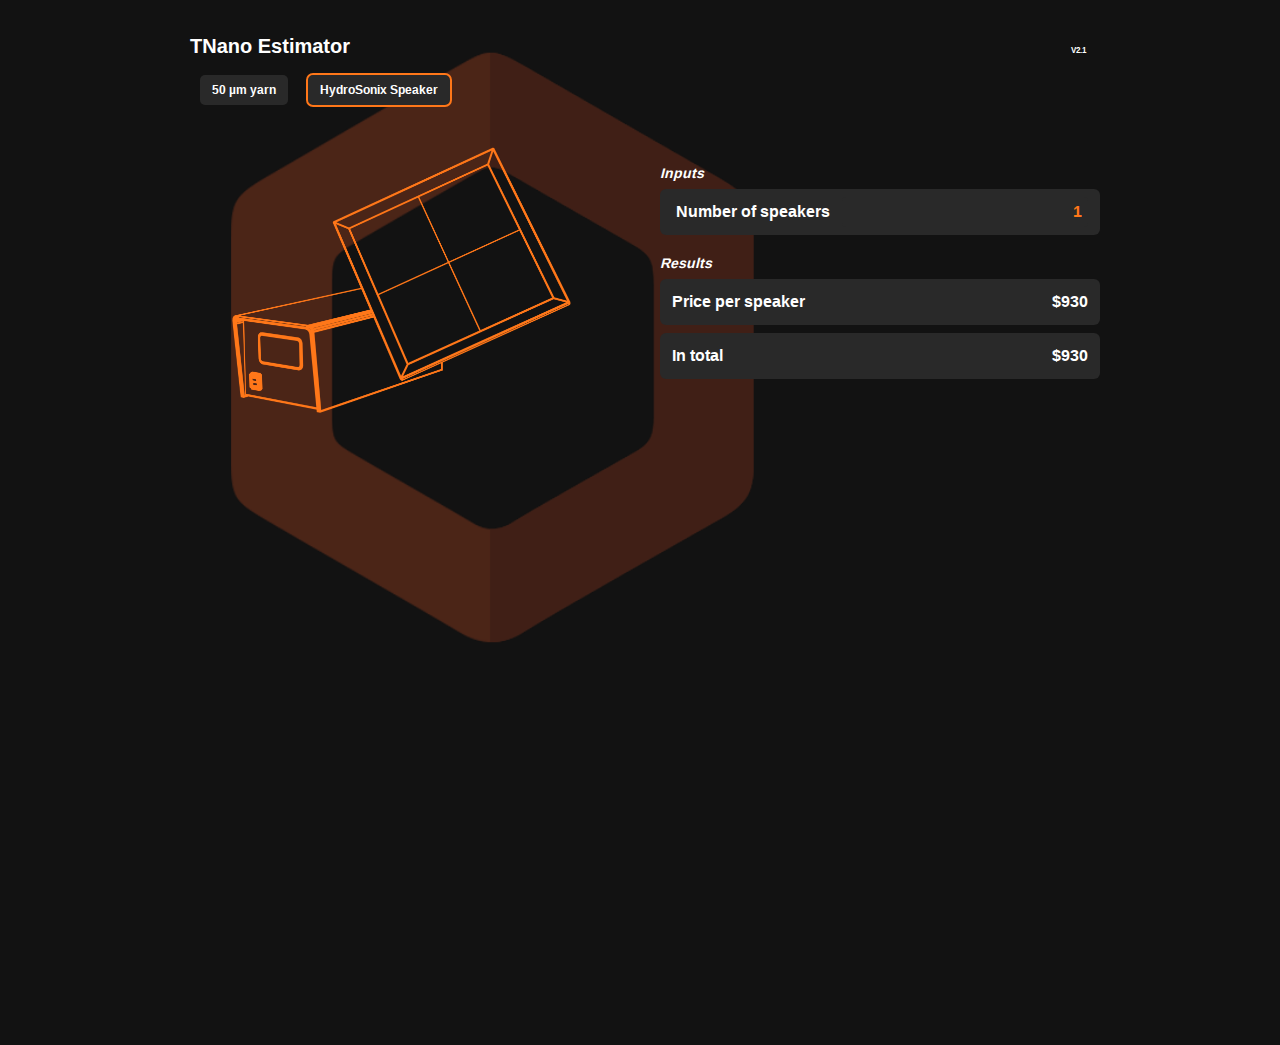
==== hydrosonix.html @ 539ae51c "HydroSonix page" ====
<!DOCTYPE html>
<html lang="en">
<head>
    <meta charset="UTF-8">
    <meta name="viewport" content="width=device-width, initial-scale=1.0">
    <title>TNano Yarn Estimator</title>
    <link rel="stylesheet" href="style.css">
</head>
<body>
    <header>
        <h1>TNano Estimator</h1>
        <p>V2.1</p>
        <!--
            <h2>50 µm yarn</p>
        -->
        <div class="pageLinkHolder">
            <a href="index.html">50 µm yarn</a>
            <a href="hydrosonix.html"  style="outline: #FF7719 solid 2px;">HydroSonix Speaker</a>
        </div>
    </header>

    <img src="TnanoLogo.png" id="tnanoBackgroundLogo">

    

    <div class="content">
        <div class="materialProperties">
            <img src="HydrosonixV5.png" class="productImage">
        </div>
        
        <div class="estimator">
            
            <h2>Inputs</h2>

            <div class="contentBox">
                <label for="numberOfSpeakers">Number of speakers</label>
                <input type="number" id="numberOfSpeakers" name="numberOfSpeakers" min="0" max="100000" value="1" onchange="RunCalculator()">
            </div>
            
            <h2>Results</h2>
    
            <div class="contentBox">
                <p>Price per speaker</p>
                <p class="result" id="pricePerAmount">$560</p>
            </div>
            
            <div class="contentBox">
                <p>In total</p>
                <p class="result" id="price">$1,000,000</p>
            </div>
    
        </div>

        
    
        <!--
            <div class="materialProperties">
            <h2>Product</h2>
    
            <div class="contentBox">
                <p>High Durability:</p>
                <p>No moving parts</p>
            </div>

            <div class="contentBox">
                <p>Frequency range:</p>
                <p>Audible</p>
            </div>
    
        </div>
        -->
        
    </div>

    
            
    <script src="calculatorHydrosonix.js">
    </script>
</body>
</html>
---- style.css ----
@font-face {
    font-family: LiberationSans;
    src: url(LiberationSans-Bold.ttf);
}

*{
    margin: 0;
    padding: 0;
    /* font-family:'Segoe UI', Tahoma, Geneva, Verdana, sans-serif;*/ 
    font-family: LiberationSans;
    color: white;
}

header{
    display: flex;
    flex-direction: row;
    flex-wrap: wrap;
    justify-content: space-between;
    align-items: baseline;
    margin: 0;
    padding: 20px;
    padding-bottom: 0;
    margin-top: 15px;
}

header h1{
    font-family: Verdana, Geneva, Tahoma, sans-serif;
    font-size: 20px;
    margin: 0;
}

header h2{
    margin-top: 0;
}

header p{
    font-size: 8px;
}

.pageLinkHolder{
    width: 100%;
    display: flex;
    flex-direction: row;
    justify-content: left;
    align-items: baseline;
    margin: 0;
    padding: 0;
    margin-top: 10px;
}

.pageLinkHolder a{
    margin-left: 10px;
    margin-right: 10px;
    font-size: 12px;
    text-decoration: none;
    color: white;
    font-weight: 400;
    background-color: #292929;
    padding: 8px 12px;
    border-radius: 5px;
}

body{
    background-color: #121212;
}

.estimator{
    padding: 0 20px;
    display: block;
    font-size: 16px;
}

h2{
    font-size: 14px;
    width: 100%;
    margin-top: 20px;
    font-style: italic;
    font-weight: 400;
}

.materialProperties{
    padding: 20px;
    display: block;
    padding-top: 0;
    font-size: 16px;
}

select{
    background-color: #292929;
    border: 0;
    border-radius: 4px;
    padding: 6px;
    font-size: 16px;
    margin-left: -2px;
    flex-grow: 0;
    color: #FF7719;
}

.result{
    flex-grow: 1;
    text-align: right;
}

input{
    background-color: #292929;
    border: 0;
    border-radius: 4px;
    padding: 6px;
    font-size: 16px;
    flex-grow: 2;
    text-align: right;
    color: #FF7719;
    margin: 4px;
}

.break{
    width: 100%;
    margin: 0;
    padding: 0;
}

label{
    margin-left: 8px;
    margin-right: 8px;
    margin-top: 4px;
    margin-bottom: 4px;
}

.contentBox{
    display: flex;
    align-items: baseline;
    justify-content: space-between;
    padding: 0;
    background-color: #292929;
    border-radius: 6px;
    margin-top: 8px;
    margin-bottom: 8px;
    flex-wrap: nowrap;
    padding-left: 8px;
    padding-right: 8px;
    padding-top: 4px;
    padding-bottom: 4px;
}

p{
    padding-top: 6px;
    padding-bottom: 6px;
    margin: 4px;
}

.productImage{
    width: 60%;
    height: auto;
    margin-left: 20%;
    margin-top: 40px;
}

#tnanoBackgroundLogo{
    position: absolute;
    width: 50%;
    height: auto;
    margin-left: 1px;
    z-index: -1;
    opacity: 0.3;
    margin-top: -5px;
}

@media (min-width:960px){
    body{
        display: flex;
        flex-direction: column;
        justify-content: center;
        align-items: center;
    }
    .content{
        display: flex;
        flex-direction: row;
        justify-content: flex-start;
        flex-wrap: wrap;
        padding-top: 40px;
        min-height: 100vh;
    }
    header{
        width: 900px;
    }
    
    .estimator{
        width: 440px;
    }

    .materialProperties{
        width: 440px;
    }

    #tnanoBackgroundLogo{
        position: absolute;
        width: 600px;
        height: auto;
        margin-left: -300px;
        z-index: -1;
        opacity: 0.3;
        margin-top: -350px;
    }

    input::-webkit-outer-spin-button, input::-webkit-inner-spin-button{
        display: none;
    }

    .productImage{
        width: 80%;
        height: auto;
        margin: 0;
        margin-left: 10%;
    }
}
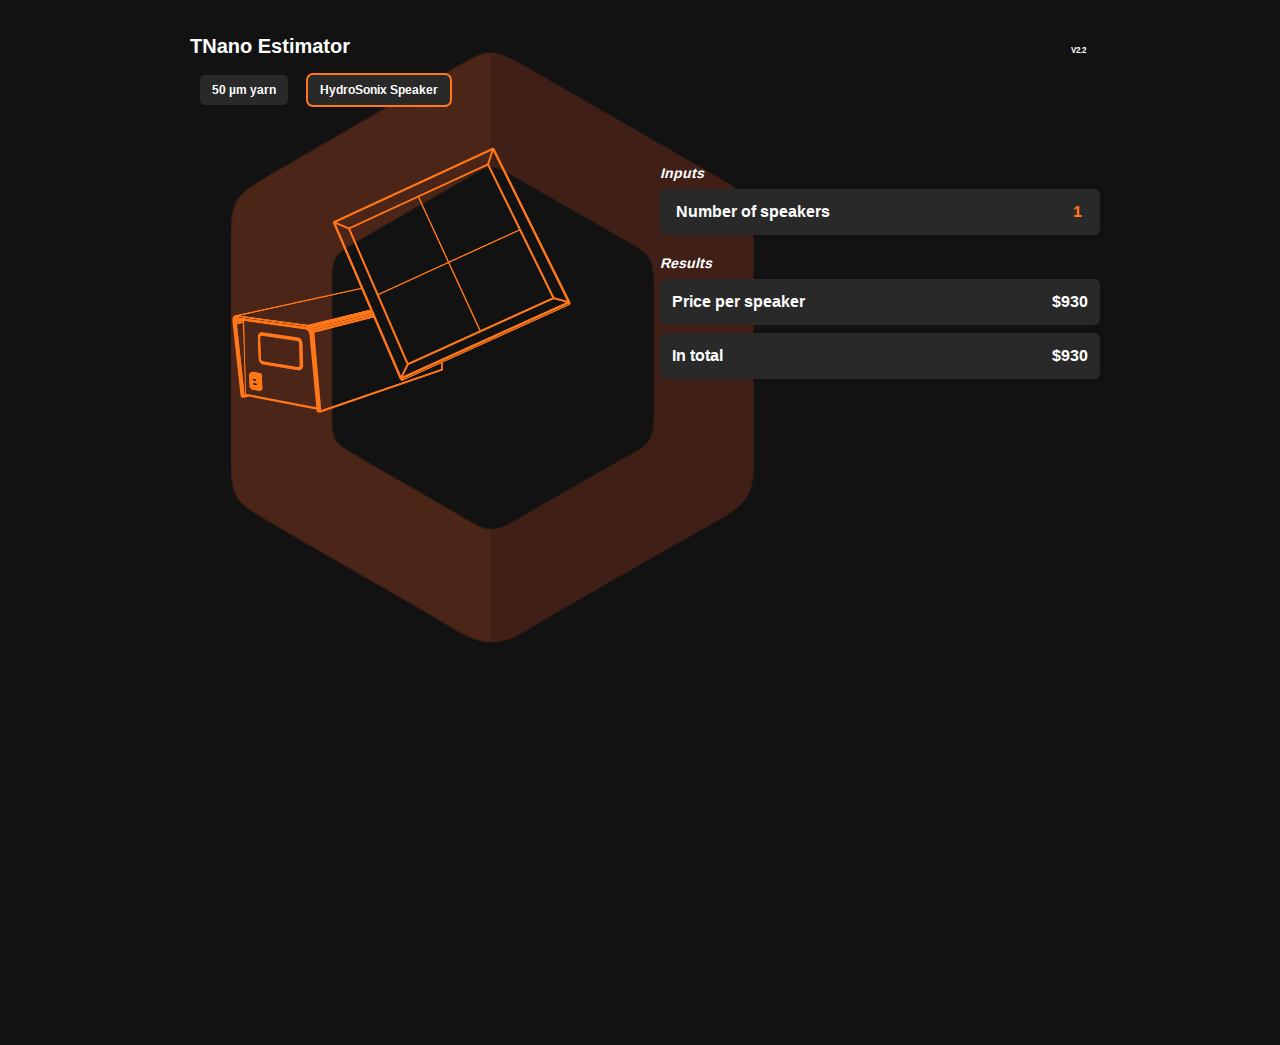
==== commit e61d2ffd: "Added text fade animation" ====
--- a/hydrosonix.html
+++ b/hydrosonix.html
@@ -9,10 +9,7 @@
 <body>
     <header>
         <h1>TNano Estimator</h1>
-        <p>V2.1</p>
-        <!--
-            <h2>50 µm yarn</p>
-        -->
+        <p>V2.2</p>
         <div class="pageLinkHolder">
             <a href="index.html">50 µm yarn</a>
             <a href="hydrosonix.html"  style="outline: #FF7719 solid 2px;">HydroSonix Speaker</a>
--- a/style.css
+++ b/style.css
@@ -99,6 +99,7 @@
 .result{
     flex-grow: 1;
     text-align: right;
+    transition: opacity 0.2s ease;
 }
 
 input{
@@ -111,6 +112,7 @@
     text-align: right;
     color: #FF7719;
     margin: 4px;
+    transition: opacity 0.2s ease;
 }
 
 .break{
@@ -165,6 +167,10 @@
     margin-top: -5px;
 }
 
+.fadeOut {
+    opacity: 0;
+}
+
 @media (min-width:960px){
     body{
         display: flex;
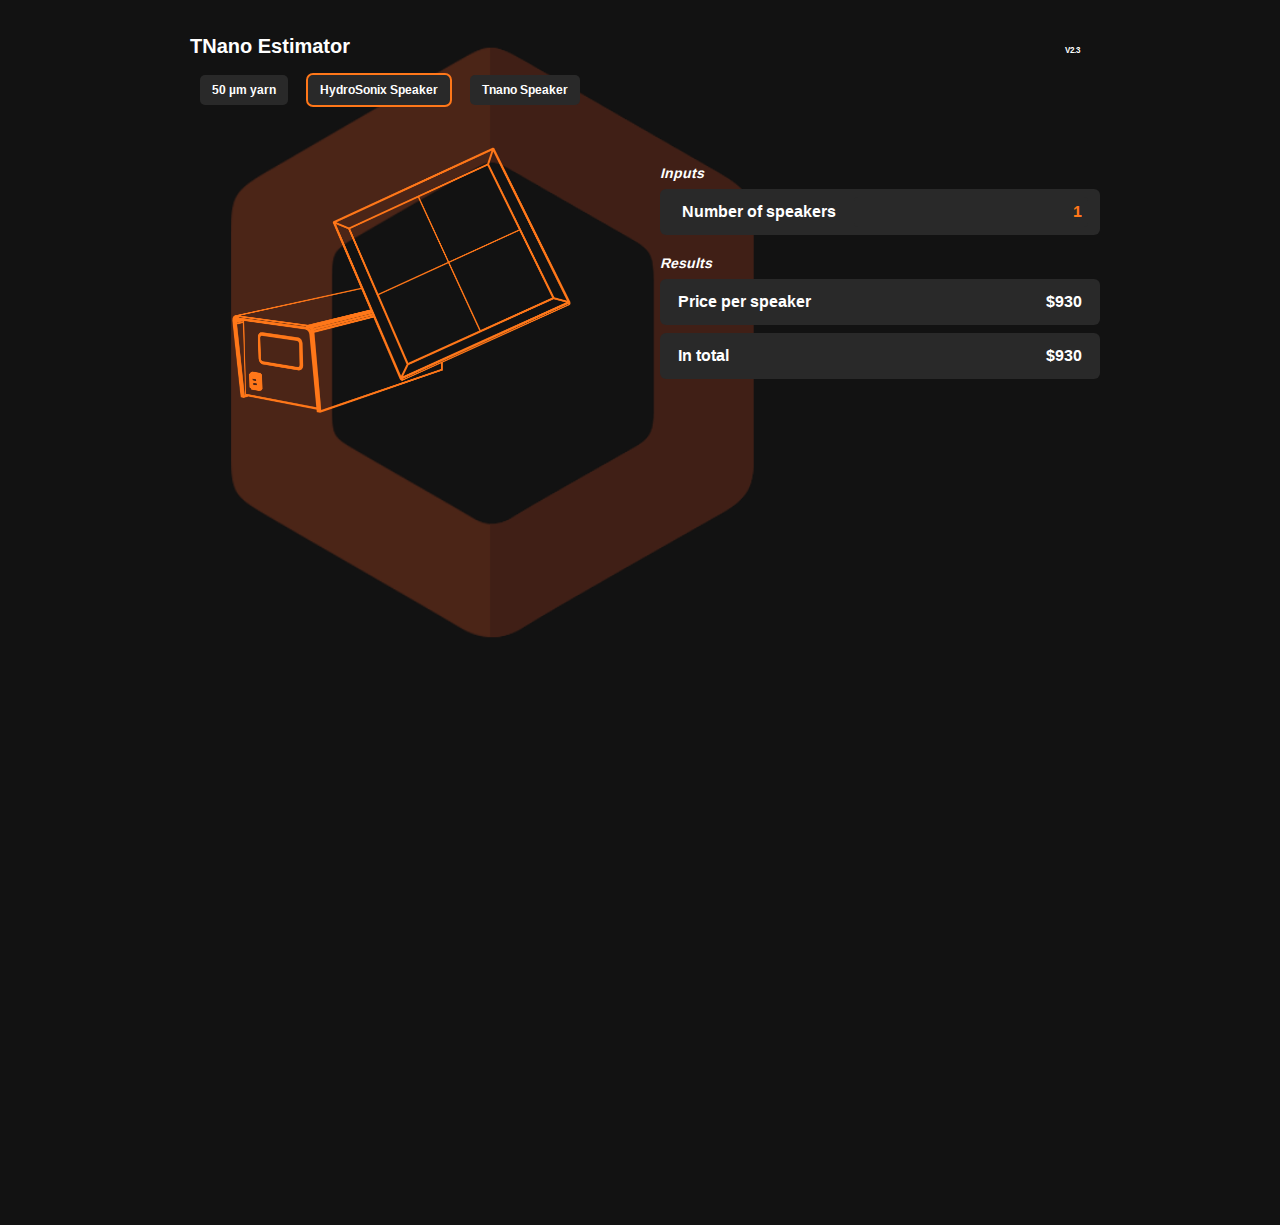
==== commit ca34233a: "Created a new page for tnano speakers" ====
--- a/hydrosonix.html
+++ b/hydrosonix.html
@@ -9,20 +9,21 @@
 <body>
     <header>
         <h1>TNano Estimator</h1>
-        <p>V2.2</p>
+        <p>V2.3</p>
         <div class="pageLinkHolder">
             <a href="index.html">50 µm yarn</a>
-            <a href="hydrosonix.html"  style="outline: #FF7719 solid 2px;">HydroSonix Speaker</a>
+            <a href="hydroSonix.html"  style="outline: #FF7719 solid 2px;">HydroSonix Speaker</a>
+            <a href="tnano-speaker.html">Tnano Speaker</a>
         </div>
     </header>
 
-    <img src="TnanoLogo.png" id="tnanoBackgroundLogo">
+    <img src="media/TnanoLogo.png" id="tnanoBackgroundLogo">
 
     
 
     <div class="content">
         <div class="materialProperties">
-            <img src="HydrosonixV5.png" class="productImage">
+            <img src="media/HydrosonixV5.png" class="productImage">
         </div>
         
         <div class="estimator">
@@ -71,7 +72,7 @@
 
     
             
-    <script src="calculatorHydrosonix.js">
+    <script src="hydroSonixCalculator.js">
     </script>
 </body>
 </html>--- a/style.css
+++ b/style.css
@@ -6,7 +6,6 @@
 *{
     margin: 0;
     padding: 0;
-    /* font-family:'Segoe UI', Tahoma, Geneva, Verdana, sans-serif;*/ 
     font-family: LiberationSans;
     color: white;
 }
@@ -91,9 +90,11 @@
     border-radius: 4px;
     padding: 6px;
     font-size: 16px;
-    margin-left: -2px;
+    margin: 4px 8px;
     flex-grow: 0;
     color: #FF7719;
+    padding: 6px;
+    text-align: left;
 }
 
 .result{
@@ -108,7 +109,10 @@
     border-radius: 4px;
     padding: 6px;
     font-size: 16px;
-    flex-grow: 2;
+    flex-grow: 1;
+    flex-shrink: 1;
+    min-width: 0;
+    width: 0;
     text-align: right;
     color: #FF7719;
     margin: 4px;
@@ -122,10 +126,8 @@
 }
 
 label{
-    margin-left: 8px;
-    margin-right: 8px;
-    margin-top: 4px;
-    margin-bottom: 4px;
+    margin: 4px 8px;
+    padding: 6px;
 }
 
 .contentBox{
@@ -145,8 +147,7 @@
 }
 
 p{
-    padding-top: 6px;
-    padding-bottom: 6px;
+    padding: 6px;
     margin: 4px;
 }
 
@@ -184,7 +185,7 @@
         justify-content: flex-start;
         flex-wrap: wrap;
         padding-top: 40px;
-        min-height: 100vh;
+        min-height: 120vh;
     }
     header{
         width: 900px;
@@ -205,7 +206,7 @@
         margin-left: -300px;
         z-index: -1;
         opacity: 0.3;
-        margin-top: -350px;
+        margin-top: -60vh;
     }
 
     input::-webkit-outer-spin-button, input::-webkit-inner-spin-button{
